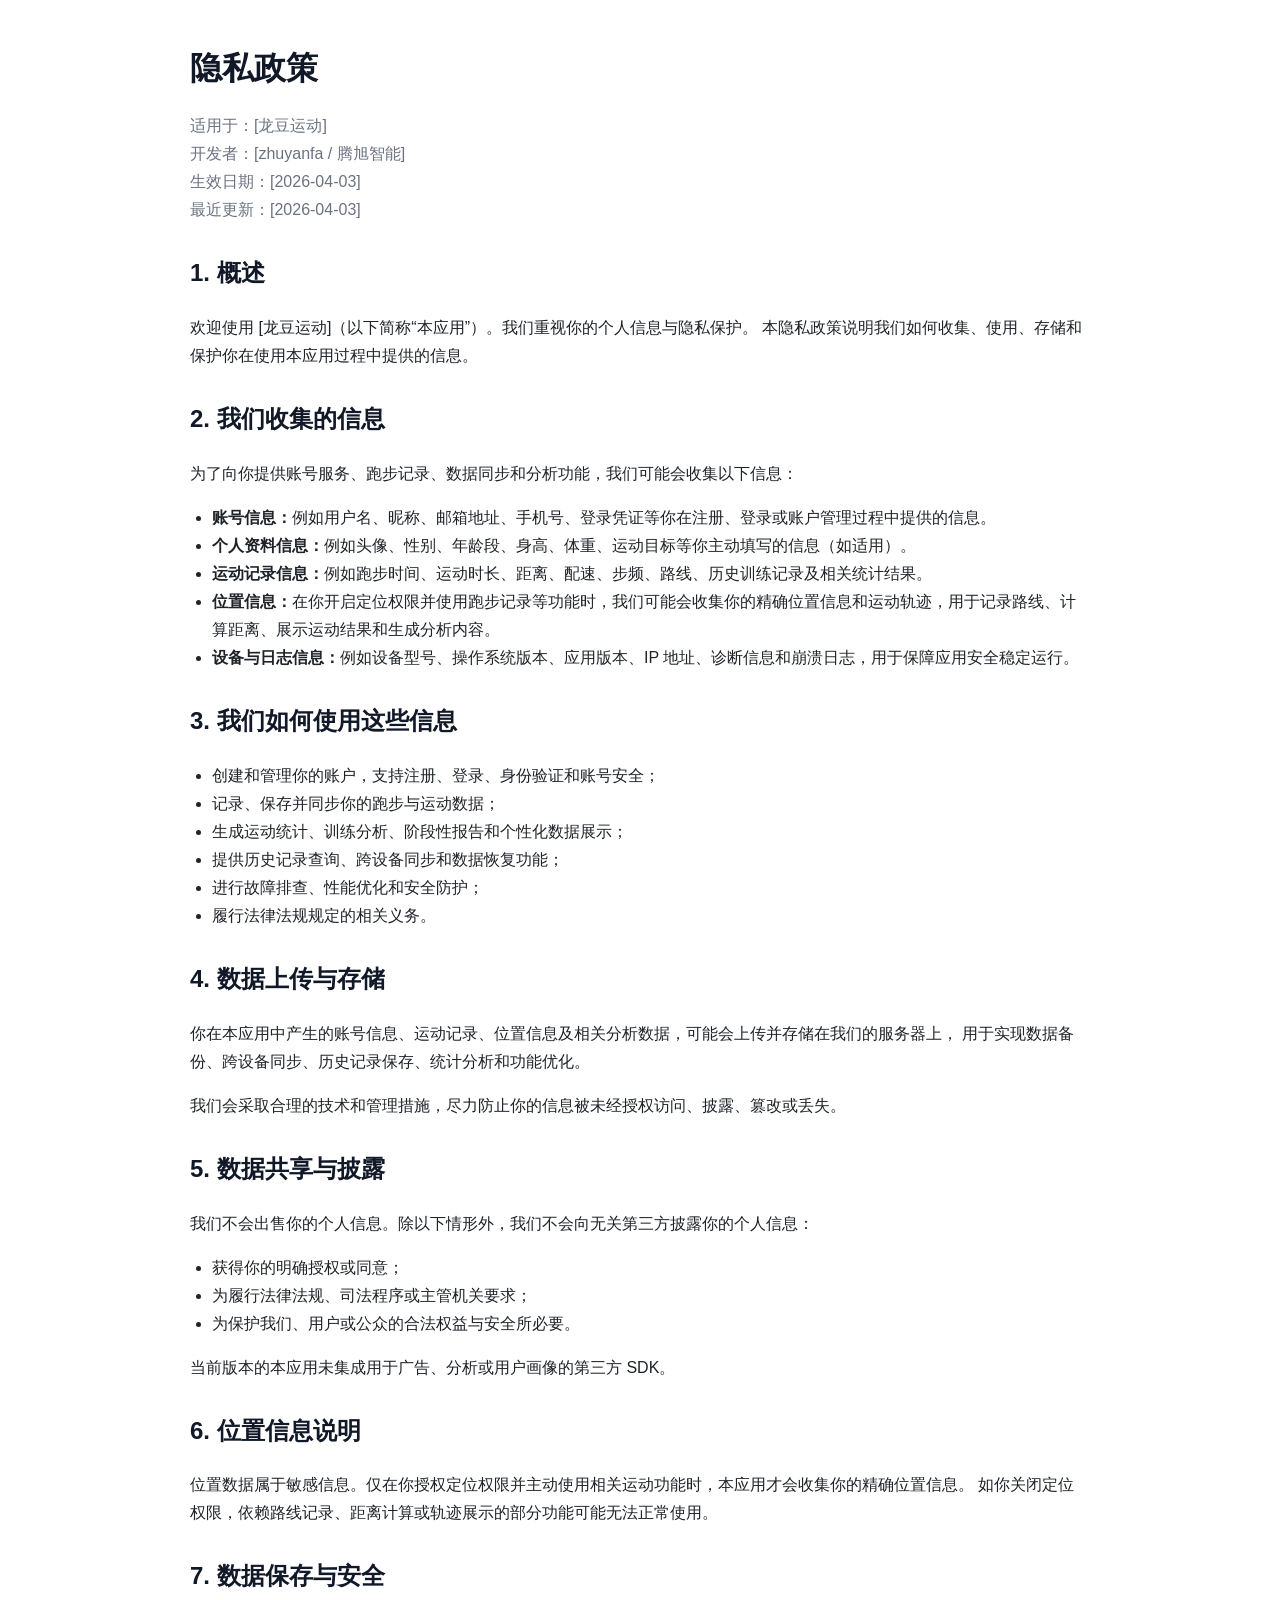
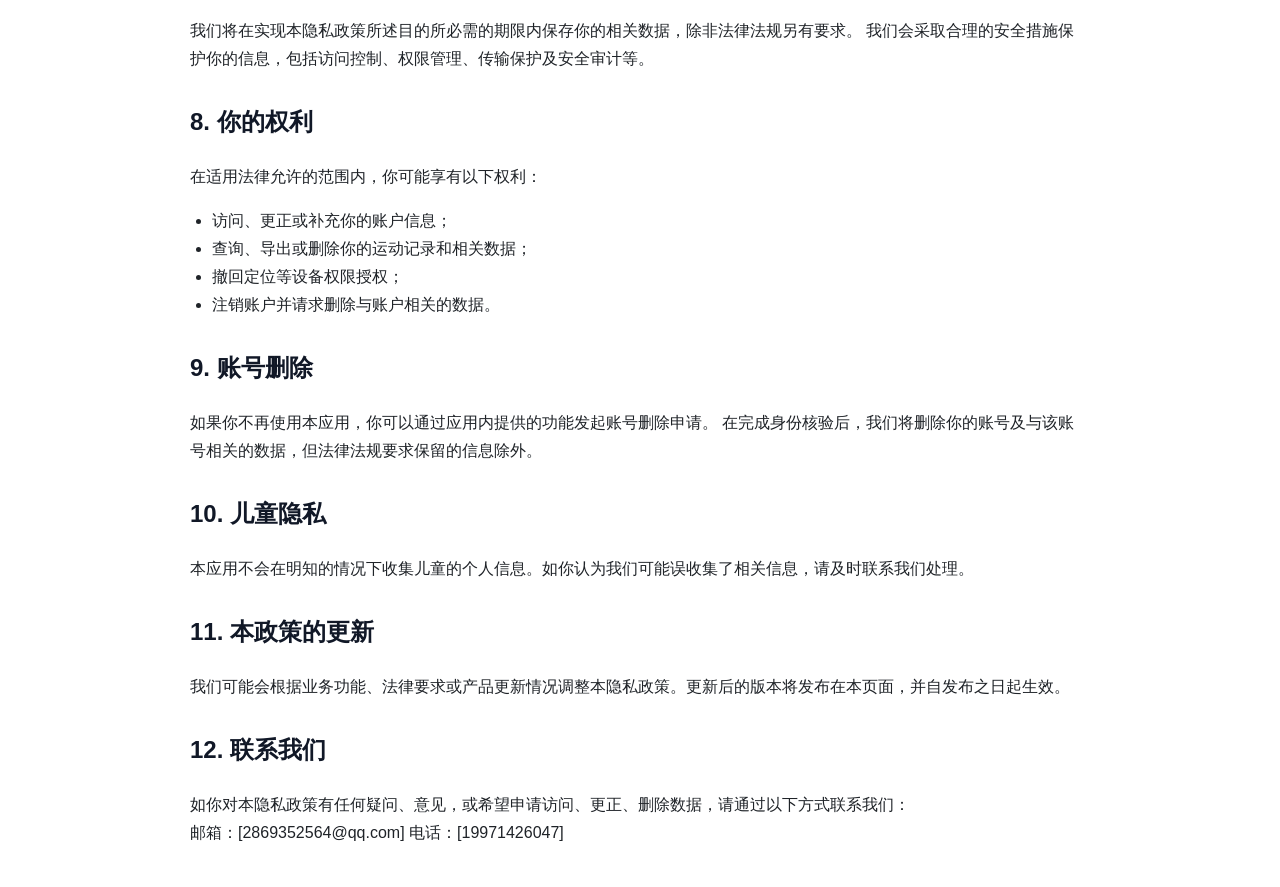
==== index.html @ 3a423b16 "2026-4-3第一版" ====
<!doctype html>
<html lang="zh-CN">
<head>
  <meta charset="UTF-8" />
  <meta name="viewport" content="width=device-width, initial-scale=1.0" />
  <title>隐私政策 - [龙豆运动]</title>
  <style>
    body {
      font-family: -apple-system, BlinkMacSystemFont, "Segoe UI", Roboto, "Helvetica Neue", Arial, sans-serif;
      line-height: 1.75;
      max-width: 900px;
      margin: 40px auto;
      padding: 0 20px;
      color: #1f2328;
      background: #ffffff;
    }
    h1, h2 {
      color: #111827;
    }
    h1 {
      margin-bottom: 8px;
    }
    .meta {
      color: #6b7280;
      margin-bottom: 28px;
    }
    section {
      margin-bottom: 28px;
    }
    ul {
      padding-left: 22px;
    }
    a {
      color: #2563eb;
      text-decoration: none;
    }
    a:hover {
      text-decoration: underline;
    }
  </style>
</head>
<body>
  <h1>隐私政策</h1>
  <p class="meta">
    适用于：[龙豆运动]<br>
    开发者：[zhuyanfa / 腾旭智能]<br>
    生效日期：[2026-04-03]<br>
    最近更新：[2026-04-03]
  </p>

  <section>
    <h2>1. 概述</h2>
    <p>
      欢迎使用 [龙豆运动]（以下简称“本应用”）。我们重视你的个人信息与隐私保护。
      本隐私政策说明我们如何收集、使用、存储和保护你在使用本应用过程中提供的信息。
    </p>
  </section>

  <section>
    <h2>2. 我们收集的信息</h2>
    <p>为了向你提供账号服务、跑步记录、数据同步和分析功能，我们可能会收集以下信息：</p>
    <ul>
      <li><strong>账号信息：</strong>例如用户名、昵称、邮箱地址、手机号、登录凭证等你在注册、登录或账户管理过程中提供的信息。</li>
      <li><strong>个人资料信息：</strong>例如头像、性别、年龄段、身高、体重、运动目标等你主动填写的信息（如适用）。</li>
      <li><strong>运动记录信息：</strong>例如跑步时间、运动时长、距离、配速、步频、路线、历史训练记录及相关统计结果。</li>
      <li><strong>位置信息：</strong>在你开启定位权限并使用跑步记录等功能时，我们可能会收集你的精确位置信息和运动轨迹，用于记录路线、计算距离、展示运动结果和生成分析内容。</li>
      <li><strong>设备与日志信息：</strong>例如设备型号、操作系统版本、应用版本、IP 地址、诊断信息和崩溃日志，用于保障应用安全稳定运行。</li>
    </ul>
  </section>

  <section>
    <h2>3. 我们如何使用这些信息</h2>
    <ul>
      <li>创建和管理你的账户，支持注册、登录、身份验证和账号安全；</li>
      <li>记录、保存并同步你的跑步与运动数据；</li>
      <li>生成运动统计、训练分析、阶段性报告和个性化数据展示；</li>
      <li>提供历史记录查询、跨设备同步和数据恢复功能；</li>
      <li>进行故障排查、性能优化和安全防护；</li>
      <li>履行法律法规规定的相关义务。</li>
    </ul>
  </section>

  <section>
    <h2>4. 数据上传与存储</h2>
    <p>
      你在本应用中产生的账号信息、运动记录、位置信息及相关分析数据，可能会上传并存储在我们的服务器上，
      用于实现数据备份、跨设备同步、历史记录保存、统计分析和功能优化。
    </p>
    <p>
      我们会采取合理的技术和管理措施，尽力防止你的信息被未经授权访问、披露、篡改或丢失。
    </p>
  </section>

  <section>
    <h2>5. 数据共享与披露</h2>
    <p>
      我们不会出售你的个人信息。除以下情形外，我们不会向无关第三方披露你的个人信息：
    </p>
    <ul>
      <li>获得你的明确授权或同意；</li>
      <li>为履行法律法规、司法程序或主管机关要求；</li>
      <li>为保护我们、用户或公众的合法权益与安全所必要。</li>
    </ul>
    <p>
      当前版本的本应用未集成用于广告、分析或用户画像的第三方 SDK。
    </p>
  </section>

  <section>
    <h2>6. 位置信息说明</h2>
    <p>
      位置数据属于敏感信息。仅在你授权定位权限并主动使用相关运动功能时，本应用才会收集你的精确位置信息。
      如你关闭定位权限，依赖路线记录、距离计算或轨迹展示的部分功能可能无法正常使用。
    </p>
  </section>

  <section>
    <h2>7. 数据保存与安全</h2>
    <p>
      我们将在实现本隐私政策所述目的所必需的期限内保存你的相关数据，除非法律法规另有要求。
      我们会采取合理的安全措施保护你的信息，包括访问控制、权限管理、传输保护及安全审计等。
    </p>
  </section>

  <section>
    <h2>8. 你的权利</h2>
    <p>在适用法律允许的范围内，你可能享有以下权利：</p>
    <ul>
      <li>访问、更正或补充你的账户信息；</li>
      <li>查询、导出或删除你的运动记录和相关数据；</li>
      <li>撤回定位等设备权限授权；</li>
      <li>注销账户并请求删除与账户相关的数据。</li>
    </ul>
  </section>

  <section>
    <h2>9. 账号删除</h2>
    <p>
      如果你不再使用本应用，你可以通过应用内提供的功能发起账号删除申请。
      在完成身份核验后，我们将删除你的账号及与该账号相关的数据，但法律法规要求保留的信息除外。
    </p>
  </section>

  <section>
    <h2>10. 儿童隐私</h2>
    <p>
      本应用不会在明知的情况下收集儿童的个人信息。如你认为我们可能误收集了相关信息，请及时联系我们处理。
    </p>
  </section>

  <section>
    <h2>11. 本政策的更新</h2>
    <p>
      我们可能会根据业务功能、法律要求或产品更新情况调整本隐私政策。更新后的版本将发布在本页面，并自发布之日起生效。
    </p>
  </section>

  <section>
    <h2>12. 联系我们</h2>
    <p>
      如你对本隐私政策有任何疑问、意见，或希望申请访问、更正、删除数据，请通过以下方式联系我们：<br>
      邮箱：[2869352564@qq.com]
      电话：[19971426047]
    </p>
  </section>
</body>
</html>
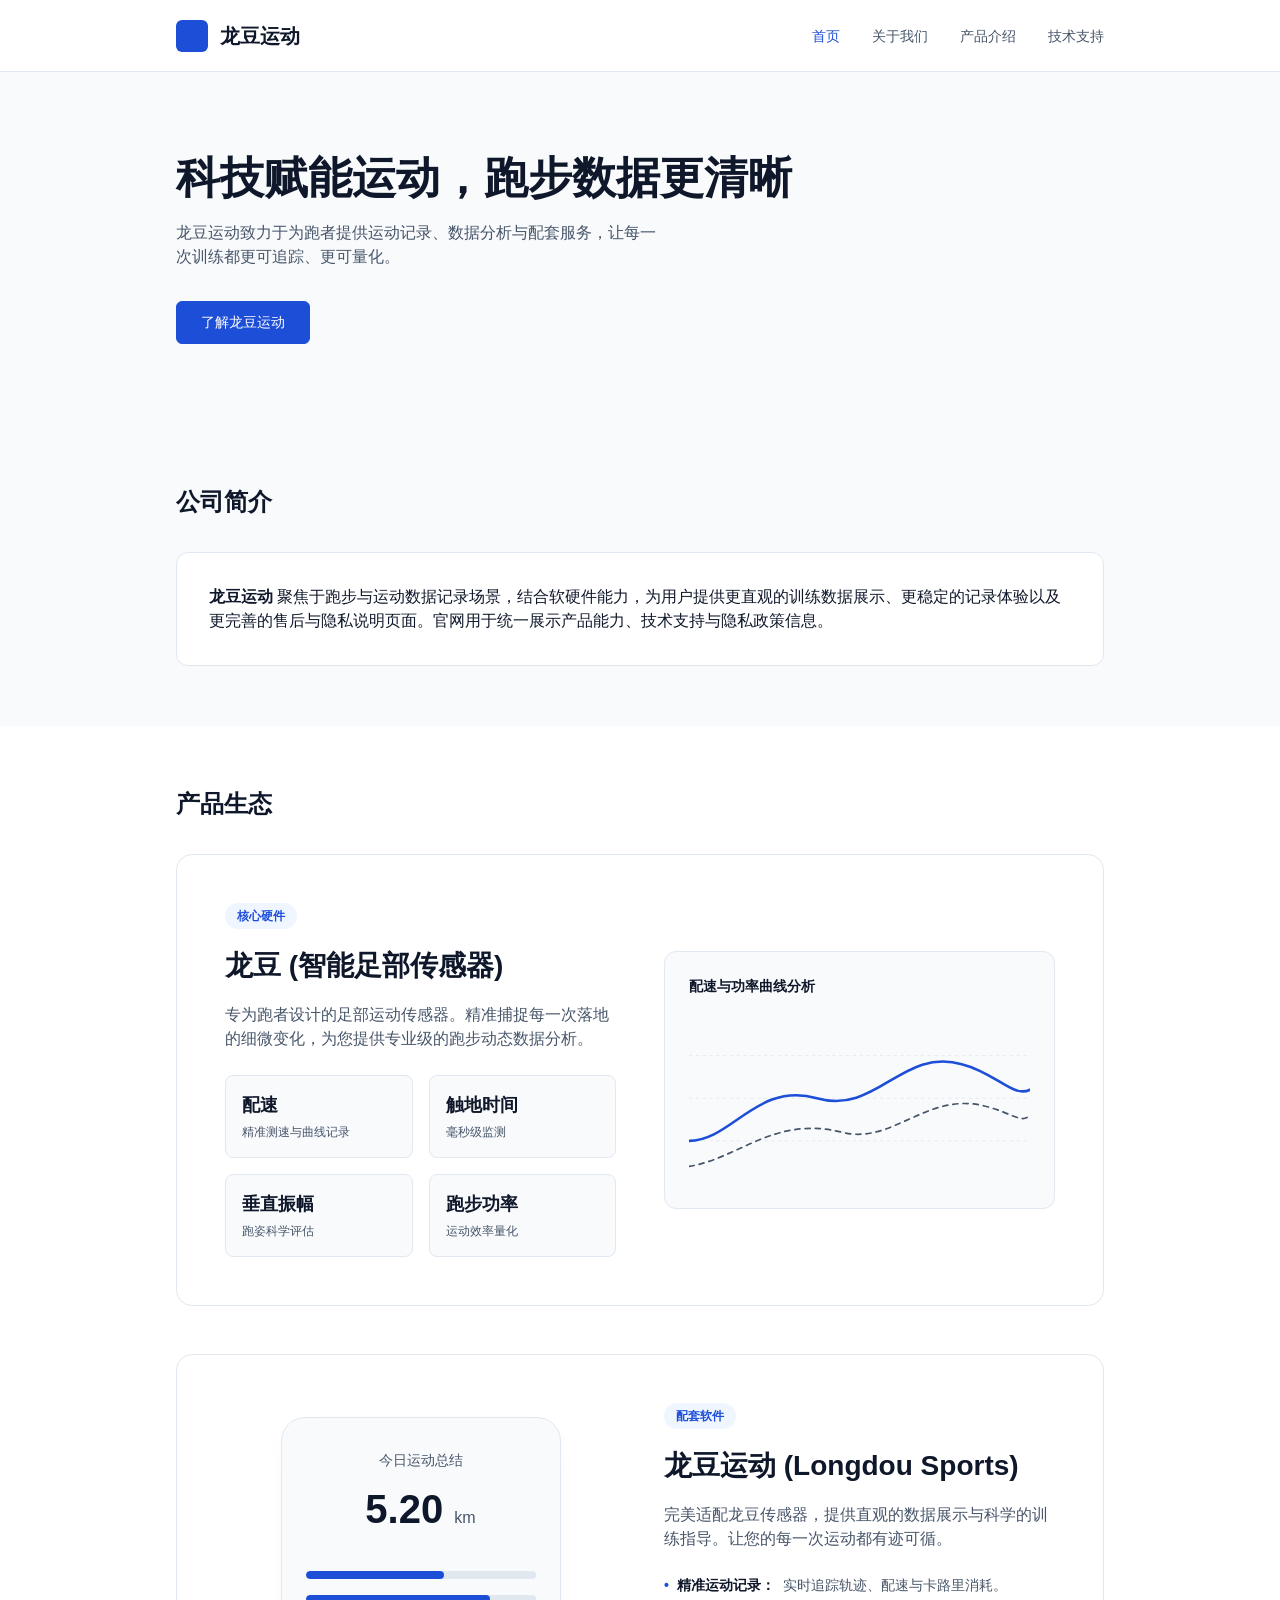
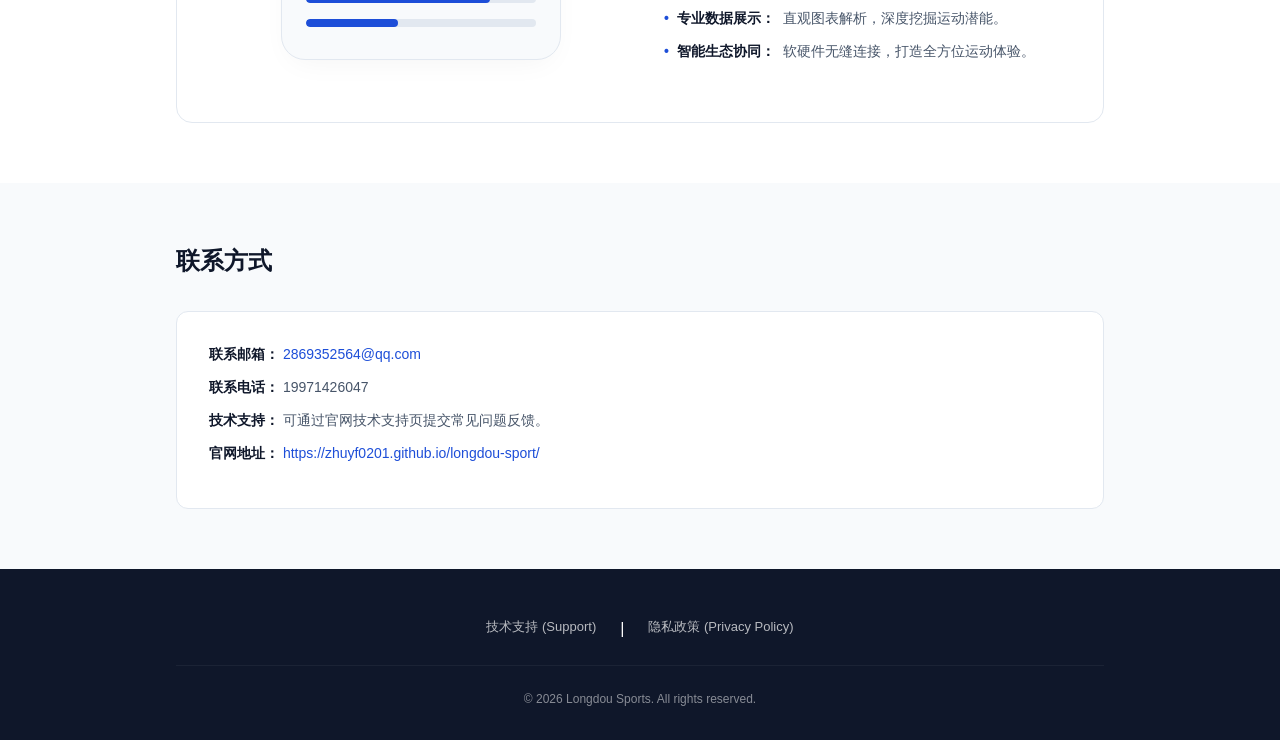
==== commit 3060cc89: "feat(site): add homepage and GitHub Pages deployment" ====
--- a/index.html
+++ b/index.html
@@ -1,167 +1,137 @@
-<!doctype html>
+<!DOCTYPE html>
 <html lang="zh-CN">
 <head>
-  <meta charset="UTF-8" />
-  <meta name="viewport" content="width=device-width, initial-scale=1.0" />
-  <title>隐私政策 - [龙豆运动]</title>
-  <style>
-    body {
-      font-family: -apple-system, BlinkMacSystemFont, "Segoe UI", Roboto, "Helvetica Neue", Arial, sans-serif;
-      line-height: 1.75;
-      max-width: 900px;
-      margin: 40px auto;
-      padding: 0 20px;
-      color: #1f2328;
-      background: #ffffff;
-    }
-    h1, h2 {
-      color: #111827;
-    }
-    h1 {
-      margin-bottom: 8px;
-    }
-    .meta {
-      color: #6b7280;
-      margin-bottom: 28px;
-    }
-    section {
-      margin-bottom: 28px;
-    }
-    ul {
-      padding-left: 22px;
-    }
-    a {
-      color: #2563eb;
-      text-decoration: none;
-    }
-    a:hover {
-      text-decoration: underline;
-    }
-  </style>
+    <meta charset="UTF-8">
+    <meta name="viewport" content="width=device-width, initial-scale=1.0">
+    <title>龙豆运动 - 产品官网</title>
+    <link rel="stylesheet" href="./style.css">
 </head>
 <body>
-  <h1>隐私政策</h1>
-  <p class="meta">
-    适用于：[龙豆运动]<br>
-    开发者：[zhuyanfa / 腾旭智能]<br>
-    生效日期：[2026-04-03]<br>
-    最近更新：[2026-04-03]
-  </p>
+    <header>
+        <div class="container nav-container">
+            <div class="logo">龙豆运动</div>
+            <nav>
+                <ul>
+                    <li><a href="./index.html" class="active">首页</a></li>
+                    <li><a href="#about">关于我们</a></li>
+                    <li><a href="#product">产品介绍</a></li>
+                    <li><a href="./support.html">技术支持</a></li>
+                </ul>
+            </nav>
+            <div class="mobile-menu-btn">☰</div>
+        </div>
+    </header>
 
-  <section>
-    <h2>1. 概述</h2>
-    <p>
-      欢迎使用 [龙豆运动]（以下简称“本应用”）。我们重视你的个人信息与隐私保护。
-      本隐私政策说明我们如何收集、使用、存储和保护你在使用本应用过程中提供的信息。
-    </p>
-  </section>
+    <section class="hero">
+        <div class="container">
+            <h1>科技赋能运动，跑步数据更清晰</h1>
+            <p>龙豆运动致力于为跑者提供运动记录、数据分析与配套服务，让每一次训练都更可追踪、更可量化。</p>
+            <a href="#product" class="btn">了解龙豆运动</a>
+        </div>
+    </section>
 
-  <section>
-    <h2>2. 我们收集的信息</h2>
-    <p>为了向你提供账号服务、跑步记录、数据同步和分析功能，我们可能会收集以下信息：</p>
-    <ul>
-      <li><strong>账号信息：</strong>例如用户名、昵称、邮箱地址、手机号、登录凭证等你在注册、登录或账户管理过程中提供的信息。</li>
-      <li><strong>个人资料信息：</strong>例如头像、性别、年龄段、身高、体重、运动目标等你主动填写的信息（如适用）。</li>
-      <li><strong>运动记录信息：</strong>例如跑步时间、运动时长、距离、配速、步频、路线、历史训练记录及相关统计结果。</li>
-      <li><strong>位置信息：</strong>在你开启定位权限并使用跑步记录等功能时，我们可能会收集你的精确位置信息和运动轨迹，用于记录路线、计算距离、展示运动结果和生成分析内容。</li>
-      <li><strong>设备与日志信息：</strong>例如设备型号、操作系统版本、应用版本、IP 地址、诊断信息和崩溃日志，用于保障应用安全稳定运行。</li>
-    </ul>
-  </section>
+    <section id="about" class="section">
+        <div class="container">
+            <h2 class="section-title">公司简介</h2>
+            <div class="card">
+                <p><strong>龙豆运动</strong> 聚焦于跑步与运动数据记录场景，结合软硬件能力，为用户提供更直观的训练数据展示、更稳定的记录体验以及更完善的售后与隐私说明页面。官网用于统一展示产品能力、技术支持与隐私政策信息。</p>
+            </div>
+        </div>
+    </section>
 
-  <section>
-    <h2>3. 我们如何使用这些信息</h2>
-    <ul>
-      <li>创建和管理你的账户，支持注册、登录、身份验证和账号安全；</li>
-      <li>记录、保存并同步你的跑步与运动数据；</li>
-      <li>生成运动统计、训练分析、阶段性报告和个性化数据展示；</li>
-      <li>提供历史记录查询、跨设备同步和数据恢复功能；</li>
-      <li>进行故障排查、性能优化和安全防护；</li>
-      <li>履行法律法规规定的相关义务。</li>
-    </ul>
-  </section>
+    <section id="product" class="section bg-light">
+        <div class="container">
+            <h2 class="section-title">产品生态</h2>
+            
+            <div class="product-showcase">
+                <div class="product-info">
+                    <span class="badge">核心硬件</span>
+                    <h3>龙豆 (智能足部传感器)</h3>
+                    <p>专为跑者设计的足部运动传感器。精准捕捉每一次落地的细微变化，为您提供专业级的跑步动态数据分析。</p>
+                    <div class="metric-grid">
+                        <div class="metric-item">
+                            <div class="metric-value">配速</div>
+                            <div class="metric-label">精准测速与曲线记录</div>
+                        </div>
+                        <div class="metric-item">
+                            <div class="metric-value">触地时间</div>
+                            <div class="metric-label">毫秒级监测</div>
+                        </div>
+                        <div class="metric-item">
+                            <div class="metric-value">垂直振幅</div>
+                            <div class="metric-label">跑姿科学评估</div>
+                        </div>
+                        <div class="metric-item">
+                            <div class="metric-value">跑步功率</div>
+                            <div class="metric-label">运动效率量化</div>
+                        </div>
+                    </div>
+                </div>
+                <div class="product-visual">
+                    <div class="chart-container">
+                        <div class="chart-header">配速与功率曲线分析</div>
+                        <svg viewBox="0 0 400 200" class="curve-chart">
+                            <!-- Grid lines -->
+                            <line x1="0" y1="50" x2="400" y2="50" stroke="var(--border-color)" stroke-width="1" stroke-dasharray="4,4" />
+                            <line x1="0" y1="100" x2="400" y2="100" stroke="var(--border-color)" stroke-width="1" stroke-dasharray="4,4" />
+                            <line x1="0" y1="150" x2="400" y2="150" stroke="var(--border-color)" stroke-width="1" stroke-dasharray="4,4" />
+                            <!-- Pace Curve (Primary) -->
+                            <path d="M0,150 C50,150 80,80 150,100 C220,120 250,40 320,60 C360,70 380,100 400,90" fill="none" stroke="var(--primary-color)" stroke-width="3" stroke-linecap="round"/>
+                            <!-- Power Curve (Secondary) -->
+                            <path d="M0,180 C60,170 100,120 180,140 C240,155 280,90 350,110 C380,118 390,130 400,120" fill="none" stroke="var(--text-light)" stroke-width="2" stroke-dasharray="6,6" stroke-linecap="round"/>
+                        </svg>
+                    </div>
+                </div>
+            </div>
 
-  <section>
-    <h2>4. 数据上传与存储</h2>
-    <p>
-      你在本应用中产生的账号信息、运动记录、位置信息及相关分析数据，可能会上传并存储在我们的服务器上，
-      用于实现数据备份、跨设备同步、历史记录保存、统计分析和功能优化。
-    </p>
-    <p>
-      我们会采取合理的技术和管理措施，尽力防止你的信息被未经授权访问、披露、篡改或丢失。
-    </p>
-  </section>
+            <div class="product-showcase reverse">
+                <div class="product-info">
+                    <span class="badge">配套软件</span>
+                    <h3>龙豆运动 (Longdou Sports)</h3>
+                    <p>完美适配龙豆传感器，提供直观的数据展示与科学的训练指导。让您的每一次运动都有迹可循。</p>
+                    <ul class="feature-list">
+                        <li><strong>精准运动记录：</strong> 实时追踪轨迹、配速与卡路里消耗。</li>
+                        <li><strong>专业数据展示：</strong> 直观图表解析，深度挖掘运动潜能。</li>
+                        <li><strong>智能生态协同：</strong> 软硬件无缝连接，打造全方位运动体验。</li>
+                    </ul>
+                </div>
+                <div class="product-visual">
+                    <div class="app-mockup">
+                        <div class="app-header">今日运动总结</div>
+                        <div class="app-stat">5.20 <span>km</span></div>
+                        <div class="app-bars">
+                            <div class="bar-wrap"><div class="bar" style="width: 60%"></div></div>
+                            <div class="bar-wrap"><div class="bar" style="width: 80%"></div></div>
+                            <div class="bar-wrap"><div class="bar" style="width: 40%"></div></div>
+                        </div>
+                    </div>
+                </div>
+            </div>
+        </div>
+    </section>
 
-  <section>
-    <h2>5. 数据共享与披露</h2>
-    <p>
-      我们不会出售你的个人信息。除以下情形外，我们不会向无关第三方披露你的个人信息：
-    </p>
-    <ul>
-      <li>获得你的明确授权或同意；</li>
-      <li>为履行法律法规、司法程序或主管机关要求；</li>
-      <li>为保护我们、用户或公众的合法权益与安全所必要。</li>
-    </ul>
-    <p>
-      当前版本的本应用未集成用于广告、分析或用户画像的第三方 SDK。
-    </p>
-  </section>
+    <section id="contact" class="section">
+        <div class="container">
+            <h2 class="section-title">联系方式</h2>
+            <div class="contact-info card">
+                <p><strong>联系邮箱：</strong> <a href="mailto:2869352564@qq.com">2869352564@qq.com</a></p>
+                <p><strong>联系电话：</strong> 19971426047</p>
+                <p><strong>技术支持：</strong> 可通过官网技术支持页提交常见问题反馈。</p>
+                <p><strong>官网地址：</strong> <a href="https://zhuyf0201.github.io/longdou-sport/">https://zhuyf0201.github.io/longdou-sport/</a></p>
+            </div>
+        </div>
+    </section>
 
-  <section>
-    <h2>6. 位置信息说明</h2>
-    <p>
-      位置数据属于敏感信息。仅在你授权定位权限并主动使用相关运动功能时，本应用才会收集你的精确位置信息。
-      如你关闭定位权限，依赖路线记录、距离计算或轨迹展示的部分功能可能无法正常使用。
-    </p>
-  </section>
+    <footer>
+        <div class="container footer-content">
+            <div class="footer-links">
+                <a href="./support.html">技术支持 (Support)</a> | 
+                <a href="./privacy.html">隐私政策 (Privacy Policy)</a>
+            </div>
+            <p>&copy; 2026 Longdou Sports. All rights reserved.</p>
+        </div>
+    </footer>
 
-  <section>
-    <h2>7. 数据保存与安全</h2>
-    <p>
-      我们将在实现本隐私政策所述目的所必需的期限内保存你的相关数据，除非法律法规另有要求。
-      我们会采取合理的安全措施保护你的信息，包括访问控制、权限管理、传输保护及安全审计等。
-    </p>
-  </section>
-
-  <section>
-    <h2>8. 你的权利</h2>
-    <p>在适用法律允许的范围内，你可能享有以下权利：</p>
-    <ul>
-      <li>访问、更正或补充你的账户信息；</li>
-      <li>查询、导出或删除你的运动记录和相关数据；</li>
-      <li>撤回定位等设备权限授权；</li>
-      <li>注销账户并请求删除与账户相关的数据。</li>
-    </ul>
-  </section>
-
-  <section>
-    <h2>9. 账号删除</h2>
-    <p>
-      如果你不再使用本应用，你可以通过应用内提供的功能发起账号删除申请。
-      在完成身份核验后，我们将删除你的账号及与该账号相关的数据，但法律法规要求保留的信息除外。
-    </p>
-  </section>
-
-  <section>
-    <h2>10. 儿童隐私</h2>
-    <p>
-      本应用不会在明知的情况下收集儿童的个人信息。如你认为我们可能误收集了相关信息，请及时联系我们处理。
-    </p>
-  </section>
-
-  <section>
-    <h2>11. 本政策的更新</h2>
-    <p>
-      我们可能会根据业务功能、法律要求或产品更新情况调整本隐私政策。更新后的版本将发布在本页面，并自发布之日起生效。
-    </p>
-  </section>
-
-  <section>
-    <h2>12. 联系我们</h2>
-    <p>
-      如你对本隐私政策有任何疑问、意见，或希望申请访问、更正、删除数据，请通过以下方式联系我们：<br>
-      邮箱：[2869352564@qq.com]
-      电话：[19971426047]
-    </p>
-  </section>
+    <script src="./script.js"></script>
 </body>
-</html>+</html>
--- a/style.css
+++ b/style.css
@@ -0,0 +1,507 @@
+/* 基础重置与变量 */
+:root {
+    --primary-color: #1d4ed8;
+    --primary-dark: #1e3a8a;
+    --secondary-color: #f8fafc;
+    --text-color: #0f172a;
+    --text-light: #475569;
+    --border-color: #e2e8f0;
+    --bg-color: #ffffff;
+    --font-family: 'Helvetica Neue', Arial, 'PingFang SC', 'Microsoft YaHei', sans-serif;
+}
+
+* {
+    margin: 0;
+    padding: 0;
+    box-sizing: border-box;
+}
+
+body {
+    font-family: var(--font-family);
+    color: var(--text-color);
+    background-color: var(--secondary-color);
+    line-height: 1.5;
+    -webkit-font-smoothing: antialiased;
+    display: flex;
+    flex-direction: column;
+    min-height: 100vh;
+}
+
+a {
+    color: var(--primary-color);
+    text-decoration: none;
+    transition: color 0.3s ease;
+}
+
+a:hover {
+    color: var(--primary-dark);
+}
+
+.container {
+    width: 100%;
+    max-width: 1024px;
+    margin: 0 auto;
+    padding: 0 48px;
+}
+
+/* 导航栏 */
+header {
+    background-color: var(--bg-color);
+    height: 72px;
+    border-bottom: 1px solid var(--border-color);
+    position: sticky;
+    top: 0;
+    z-index: 1000;
+    display: flex;
+    align-items: center;
+}
+
+.nav-container {
+    display: flex;
+    justify-content: space-between;
+    align-items: center;
+    width: 100%;
+}
+
+.logo {
+    font-size: 1.25rem;
+    font-weight: 700;
+    color: var(--text-color);
+    display: flex;
+    align-items: center;
+    gap: 12px;
+}
+
+.logo::before {
+    content: '';
+    display: inline-block;
+    width: 32px;
+    height: 32px;
+    background: var(--primary-color);
+    border-radius: 6px;
+}
+
+nav ul {
+    list-style: none;
+    display: flex;
+    gap: 32px;
+}
+
+nav a {
+    color: var(--text-light);
+    font-size: 0.875rem;
+    font-weight: 500;
+}
+
+nav a:hover, nav a.active {
+    color: var(--primary-color);
+}
+
+.mobile-menu-btn {
+    display: none;
+    font-size: 1.5rem;
+    cursor: pointer;
+    user-select: none;
+}
+
+/* 英雄区域 (Hero) */
+.hero {
+    padding: 80px 0;
+    background-color: var(--secondary-color);
+}
+
+.hero .container {
+    display: flex;
+    flex-direction: column;
+    align-items: flex-start;
+    text-align: left;
+}
+
+.hero h1 {
+    font-size: 2.75rem;
+    line-height: 1.2;
+    margin-bottom: 16px;
+    color: var(--text-color);
+}
+
+.hero p {
+    font-size: 1rem;
+    color: var(--text-light);
+    margin-bottom: 32px;
+    max-width: 480px;
+}
+
+/* 页面头部 (子页面) */
+.page-header {
+    background-color: var(--bg-color);
+    padding: 60px 0;
+    text-align: center;
+    border-bottom: 1px solid var(--border-color);
+}
+
+.page-header h1 {
+    font-size: 2.75rem;
+    color: var(--text-color);
+    margin-bottom: 16px;
+    line-height: 1.2;
+}
+
+.page-header p {
+    color: var(--text-light);
+    font-size: 1rem;
+}
+
+/* 通用区块 */
+.section {
+    padding: 60px 0;
+}
+
+.bg-light {
+    background-color: var(--bg-color);
+}
+
+.section-title {
+    font-size: 1.5rem;
+    margin-bottom: 32px;
+    color: var(--text-color);
+    font-weight: 600;
+}
+
+/* 卡片 */
+.card {
+    background-color: var(--bg-color);
+    border-radius: 12px;
+    padding: 32px;
+    border: 1px solid var(--border-color);
+}
+
+/* Badge */
+.badge {
+    display: inline-block;
+    padding: 4px 12px;
+    background: #eff6ff;
+    color: var(--primary-color);
+    border-radius: 999px;
+    font-size: 0.75rem;
+    font-weight: 600;
+    margin-bottom: 16px;
+}
+
+/* 产品展示 (Product Showcase) */
+.product-showcase {
+    display: flex;
+    gap: 48px;
+    align-items: center;
+    margin-bottom: 48px;
+    background: var(--bg-color);
+    border: 1px solid var(--border-color);
+    border-radius: 16px;
+    padding: 48px;
+}
+
+.product-showcase:last-child {
+    margin-bottom: 0;
+}
+
+.product-showcase.reverse {
+    flex-direction: row-reverse;
+}
+
+.product-info {
+    flex: 1;
+}
+
+.product-info h3 {
+    font-size: 1.75rem;
+    color: var(--text-color);
+    margin-bottom: 16px;
+}
+
+.product-info p {
+    color: var(--text-light);
+    margin-bottom: 24px;
+    font-size: 1rem;
+}
+
+.metric-grid {
+    display: grid;
+    grid-template-columns: 1fr 1fr;
+    gap: 16px;
+}
+
+.metric-item {
+    background: var(--secondary-color);
+    padding: 16px;
+    border-radius: 8px;
+    border: 1px solid var(--border-color);
+}
+
+.metric-value {
+    font-size: 1.125rem;
+    font-weight: 600;
+    color: var(--text-color);
+    margin-bottom: 4px;
+}
+
+.metric-label {
+    font-size: 0.75rem;
+    color: var(--text-light);
+}
+
+.feature-list {
+    list-style: none;
+    margin-left: 0;
+}
+
+.feature-list li {
+    margin-bottom: 12px;
+    color: var(--text-light);
+    font-size: 0.875rem;
+    display: flex;
+    align-items: flex-start;
+    gap: 8px;
+}
+
+.feature-list li::before {
+    content: '•';
+    color: var(--primary-color);
+    font-weight: bold;
+}
+
+.feature-list strong {
+    color: var(--text-color);
+}
+
+.product-visual {
+    flex: 1;
+    display: flex;
+    justify-content: center;
+    align-items: center;
+}
+
+/* 图表与应用 Mockup */
+.chart-container {
+    width: 100%;
+    max-width: 400px;
+    background: var(--secondary-color);
+    border: 1px solid var(--border-color);
+    border-radius: 12px;
+    padding: 24px;
+}
+
+.chart-header {
+    font-size: 0.875rem;
+    font-weight: 600;
+    color: var(--text-color);
+    margin-bottom: 16px;
+}
+
+.curve-chart {
+    width: 100%;
+    height: auto;
+    display: block;
+}
+
+.app-mockup {
+    width: 100%;
+    max-width: 280px;
+    background: var(--secondary-color);
+    border: 1px solid var(--border-color);
+    border-radius: 24px;
+    padding: 32px 24px;
+    box-shadow: 0 10px 30px -10px rgba(0,0,0,0.05);
+}
+
+.app-header {
+    font-size: 0.875rem;
+    color: var(--text-light);
+    text-align: center;
+    margin-bottom: 8px;
+}
+
+.app-stat {
+    font-size: 2.5rem;
+    font-weight: 700;
+    color: var(--text-color);
+    text-align: center;
+    margin-bottom: 32px;
+}
+
+.app-stat span {
+    font-size: 1rem;
+    color: var(--text-light);
+    font-weight: normal;
+}
+
+.app-bars {
+    display: flex;
+    flex-direction: column;
+    gap: 16px;
+}
+
+.app-bars .bar-wrap {
+    height: 8px;
+    background: var(--border-color);
+    border-radius: 4px;
+    overflow: hidden;
+}
+
+.app-bars .bar {
+    height: 100%;
+    background: var(--primary-color);
+    border-radius: 4px;
+}
+
+/* 按钮 */
+.btn {
+    display: inline-block;
+    padding: 10px 24px;
+    background-color: var(--primary-color);
+    color: var(--bg-color);
+    border-radius: 6px;
+    font-weight: 500;
+    font-size: 0.875rem;
+    text-decoration: none;
+    transition: all 0.3s ease;
+    border: 1px solid var(--primary-color);
+}
+
+.btn:hover {
+    background-color: var(--primary-dark);
+    color: var(--bg-color);
+    border-color: var(--primary-dark);
+}
+
+.btn-outline {
+    background-color: transparent;
+    color: var(--primary-color);
+    border: 1px solid var(--primary-color);
+}
+
+.btn-outline:hover {
+    background-color: var(--primary-color);
+    color: var(--bg-color);
+}
+
+/* 隐私政策内容 */
+.policy-content h2 {
+    font-size: 1.25rem;
+    margin-top: 32px;
+    margin-bottom: 16px;
+    color: var(--text-color);
+}
+
+.policy-content p {
+    margin-bottom: 16px;
+    font-size: 0.875rem;
+    color: var(--text-light);
+}
+
+.policy-content ul {
+    margin-bottom: 24px;
+    margin-left: 24px;
+    font-size: 0.875rem;
+    color: var(--text-light);
+}
+
+.policy-content li {
+    margin-bottom: 8px;
+}
+
+/* 联系方式 */
+.contact-info p {
+    margin-bottom: 12px;
+    font-size: 0.875rem;
+    color: var(--text-light);
+}
+
+.contact-info strong {
+    color: var(--text-color);
+}
+
+/* 页脚 */
+footer {
+    background-color: var(--text-color);
+    color: var(--bg-color);
+    padding: 48px 0 32px;
+    margin-top: auto;
+}
+
+.footer-content {
+    display: flex;
+    flex-direction: column;
+    gap: 24px;
+}
+
+.footer-links {
+    display: flex;
+    gap: 24px;
+    justify-content: center;
+}
+
+.footer-links a {
+    color: var(--bg-color);
+    text-decoration: none;
+    font-size: 0.8125rem;
+    opacity: 0.7;
+}
+
+.footer-links a:hover {
+    opacity: 1;
+    color: var(--bg-color);
+}
+
+footer p {
+    border-top: 1px solid rgba(255,255,255,0.1);
+    padding-top: 24px;
+    font-size: 0.75rem;
+    text-align: center;
+    opacity: 0.5;
+    color: var(--bg-color);
+}
+
+/* 响应式设计 */
+@media (max-width: 768px) {
+    .container {
+        padding: 0 24px;
+    }
+
+    .nav-container {
+        flex-wrap: wrap;
+    }
+    
+    .mobile-menu-btn {
+        display: block;
+    }
+
+    nav {
+        display: none;
+        width: 100%;
+        padding-bottom: 20px;
+        background-color: var(--bg-color);
+        position: absolute;
+        top: 72px;
+        left: 0;
+        border-bottom: 1px solid var(--border-color);
+    }
+
+    nav.active {
+        display: block;
+    }
+
+    nav ul {
+        flex-direction: column;
+        gap: 16px;
+        padding: 16px 24px;
+    }
+
+    .hero h1 {
+        font-size: 2rem;
+    }
+    
+    .product-showcase, .product-showcase.reverse {
+        flex-direction: column;
+        padding: 24px;
+        gap: 32px;
+    }
+}
